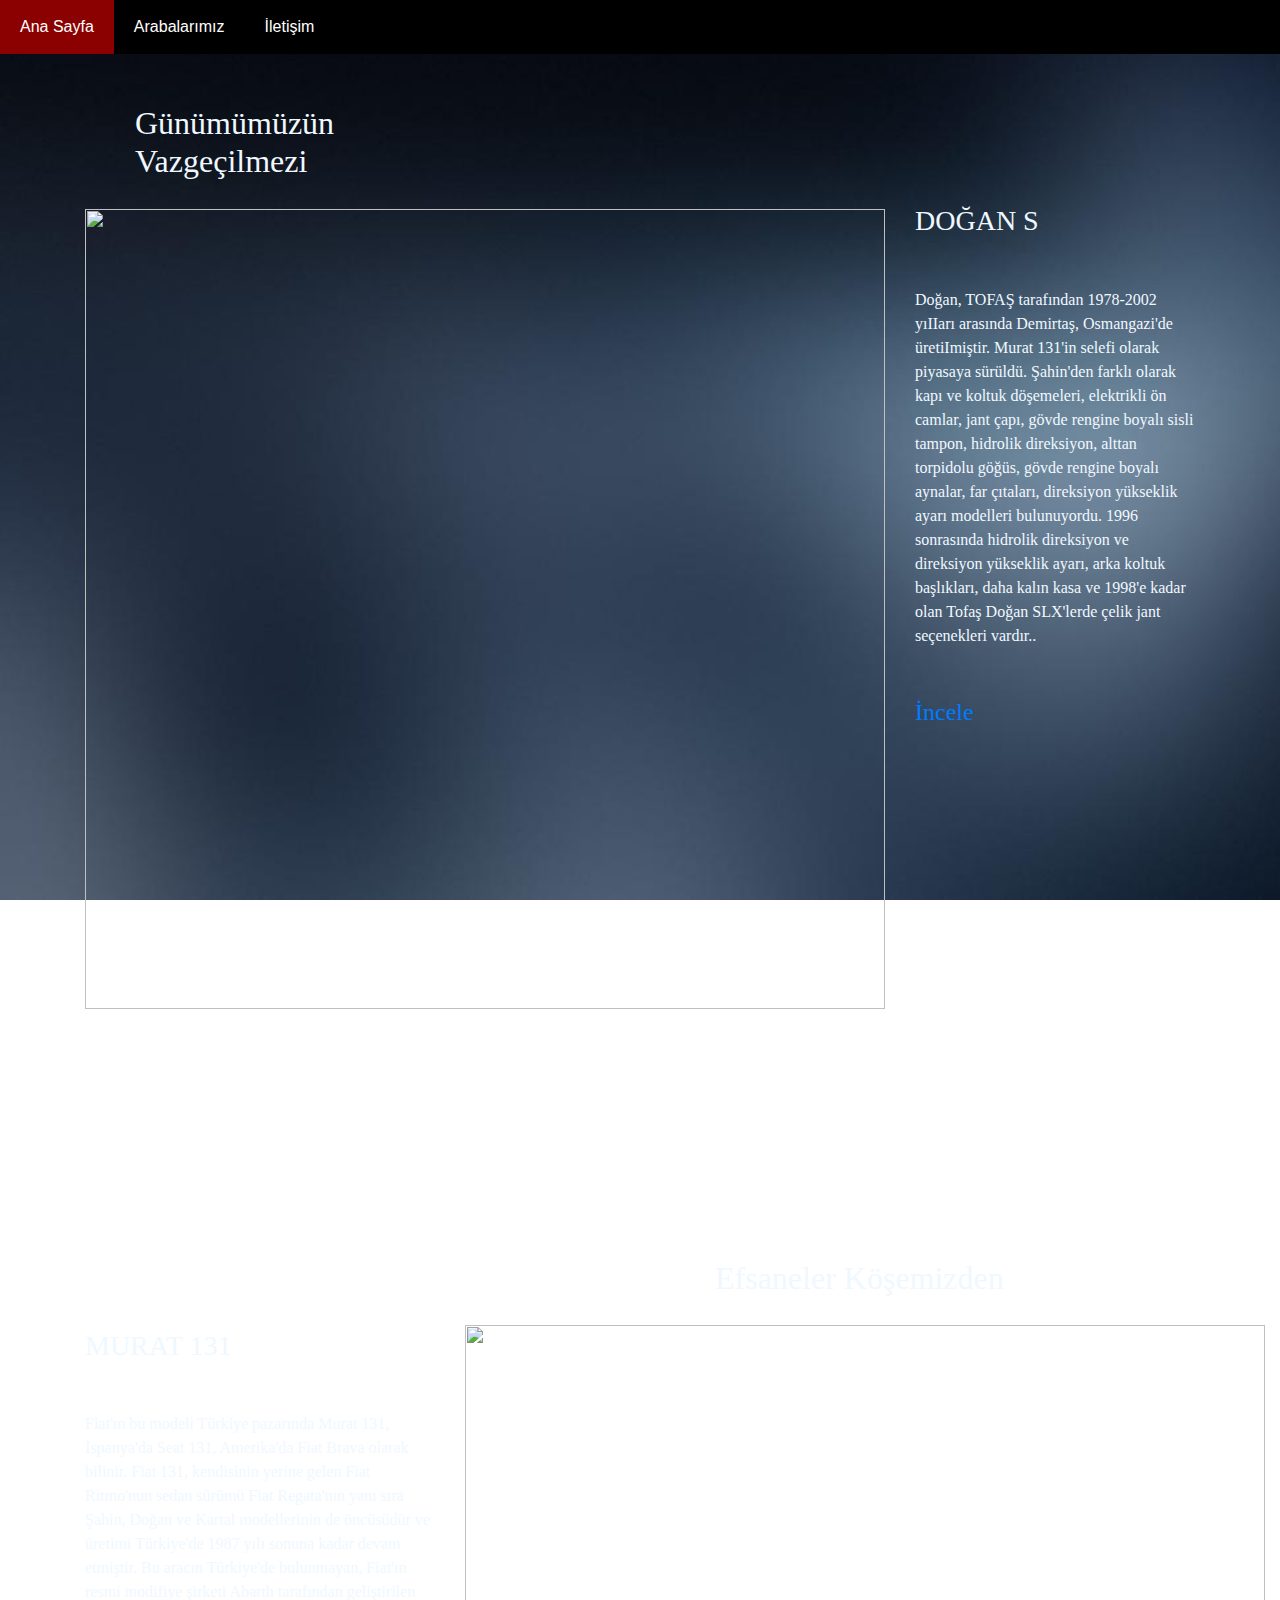
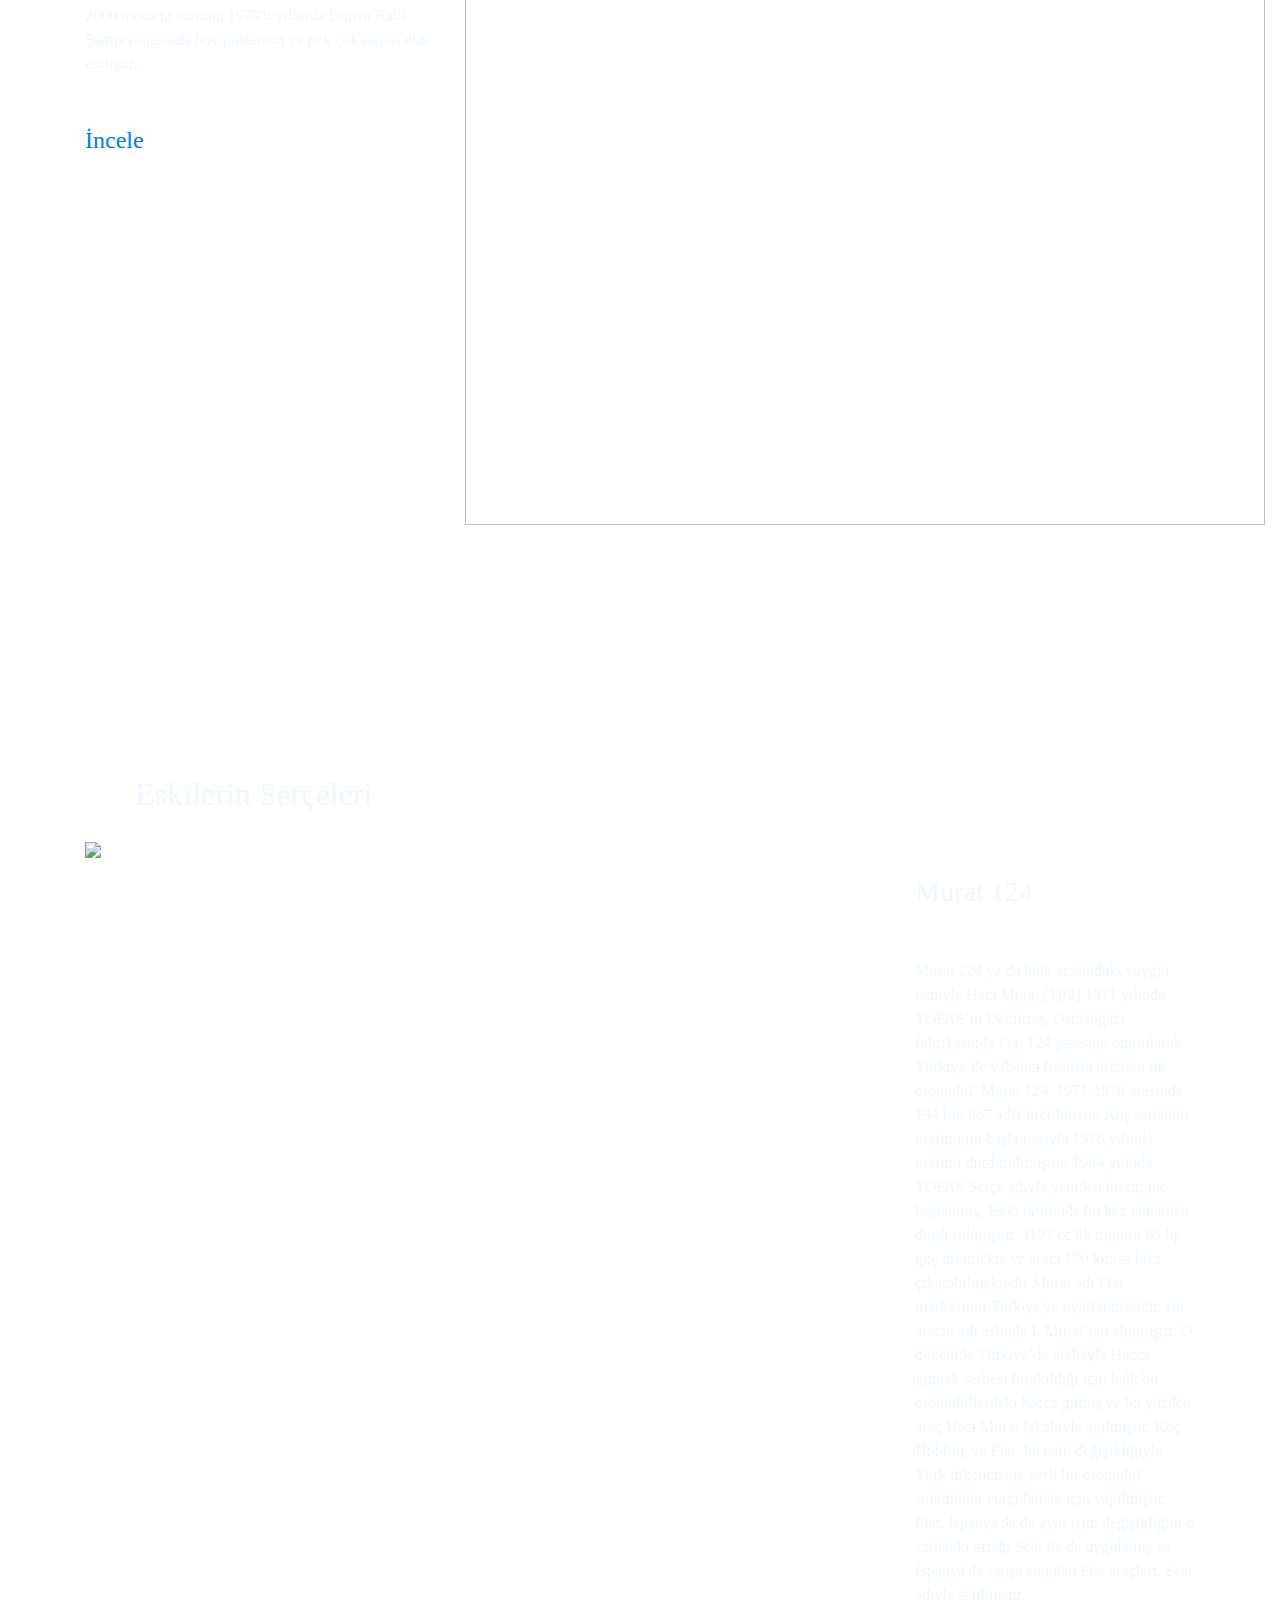
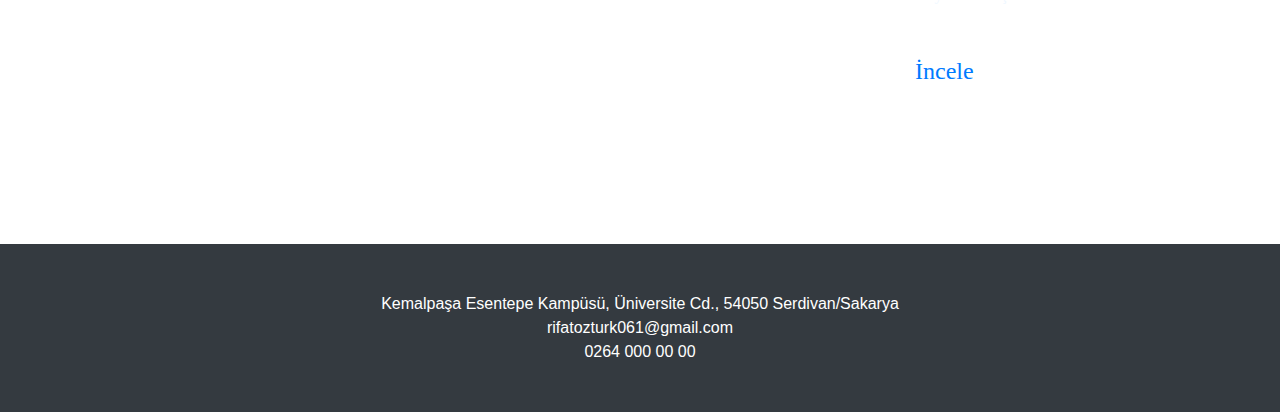
==== index.html @ 2cc7e50c "Serçe Modeli Eklendi" ====
<html>
<head>
	<style> 
	h2,h3,p{
		color: aliceblue;
	}
	
	
	
	
	
	
	
	</style>





<!--Farklı Cihazlar için Siteyi Düzenler-->
	<meta name="viewport" content="width=device-width, initial-scale=1.0">
	<title>Ana Sayfa</title>
	<link rel="stylesheet" href="sayfa.css">
	<link rel="stylesheet" href="https://maxcdn.bootstrapcdn.com/bootstrap/4.5.2/css/bootstrap.min.css">
	<script src="https://ajax.googleapis.com/ajax/libs/jquery/3.5.1/jquery.min.js"></script>
	<script src="https://cdnjs.cloudflare.com/ajax/libs/popper.js/1.16.0/umd/popper.min.js"></script>
	<script src="https://maxcdn.bootstrapcdn.com/bootstrap/4.5.2/js/bootstrap.min.js"></script>
</head>



<body>

	<div id="allList">
		<ul id="list1">
			<li><a href="Anasayfa.html">Ana Sayfa</a></li>
			<li><a href="Arabalarimiz.html"> Arabalarımız </a></li>
			<li><a href="Iletisim.html">İletişim</a></li>
		</ul>
	</div>

	<div class="container" style="margin-top: 50px;" >
		<div class="row">
			<div class="col-sm-4">
				<h2 style="font-family:'kanit', serif; margin-left: 50px;">Günümümüzün Vazgeçilmezi </h2>
				<img src="C:\Users\Administrator\Desktop\WebTechProject\images\1.png" style="margin-top:20px" width="800px">
			</div>
			<div  class="col-sm-8">
				<h3 style="margin-left: 450px; margin-top: 100px; font-family: rowdies;">DOĞAN S</h3>
				<p style="margin-left: 450px; margin-top: 50px; font-family: rowdies;">
					Doğan, TOFAŞ tarafından 1978-2002 yıӀӀarı arasında Demirtaş, Osmangazi'de üretiӀmiştir. Murat 131'in selefi olarak piyasaya sürüldü. Şahin'den farklı olarak kapı ve koltuk döşemeleri, elektrikli ön camlar, jant çapı, gövde rengine boyalı sisli tampon, hidrolik direksiyon, alttan torpidolu göğüs, gövde rengine boyalı aynalar, far çıtaları, direksiyon yükseklik ayarı modelleri bulunuyordu. 1996 sonrasında hidrolik direksiyon ve direksiyon yükseklik ayarı, arka koltuk başlıkları, daha kalın kasa ve 1998'e kadar olan Tofaş Doğan SLX'lerde çelik jant seçenekleri vardır..</p>
					<a href="Dogans.html">
						<h4 style="margin-left: 450px; margin-top: 50px; font-family: rowdies;">
							İncele
						</h4>
					</a>
			</div>
		</div>
	</div>


	<div class="container" style="margin-top: 250px;" >
		<div class="row">
			<div class="col-sm-4" style="margin-top: 70px;">
				<h3 style="font-family: rowdies;">MURAT 131</h3>
				<p style="font-family: rowdies; margin-top: 50px;" >
					Fiat'ın bu modeli Türkiye pazarında Murat 131, İspanya'da Seat 131, Amerika'da Fiat Brava olarak bilinir. Fiat 131, kendisinin yerine gelen Fiat Ritmo'nun sedan sürümü Fiat Regata'nın yanı sıra Şahin, Doğan ve Kartal modellerinin de öncüsüdür ve üretimi Türkiye'de 1987 yılı sonuna kadar devam etmiştir. Bu aracın Türkiye'de bulunmayan, Fiat'ın resmi modifiye şirketi Abarth tarafından geliştirilen 2000 motorlu sürümü 1970'li yıllarda Dünya Ralli Şampiyonasında boy göstermiş ve pek çok başarı elde etmiştir..</p>
					<a href="murat.html">
						<h4 style="font-family: rowdies; margin-top: 50px;">
							İncele
						</h4>
					</a>
			</div>
			<div  class="col-sm-8">
				<h2 style="font-family:'Times New Roman', Times, serif; margin-left: 250px;">Efsaneler Köşemizden</h2>
				<img src="C:\Users\Administrator\Desktop\WebTechProject\images\2.jpg" style="margin-top:20px" width="800px">
				
			</div>
		</div>
	</div>


	<div class="container" style="margin-top: 250px;" >
		<div class="row">
			<div class="col-sm-4">
				<h2 style="font-family:'Times New Roman', Times, serif; margin-left: 50px;">Eskilerin Serçeleri</h2>
				<img src="C:\Users\Administrator\Desktop\WebTechProject\images\3.jpg" style="margin-top:20px; max-width: 750px; max-height: 450px;" >
			</div>
			<div  class="col-sm-8">
				<h3 style="margin-left: 450px; margin-top: 100px; font-family: rowdies;">Murat 124</h3>
				<p style="margin-left: 450px; margin-top: 50px; font-family: rowdies;">
					Murat 124 ya da halk arasındaki yaygın ismiyle Hacı Murat,[1][2] 1971 yılında TOFAŞ’ın Demirtaş, Osmangazi fabrikasında Fiat 124 şasesine oturtularak Türkiye’de yabancı lisansla üretilen ilk otomobil.

Murat 124, 1971-1976 arasında 134 bin 867 adet üretilmiştir. Kuş serisinin üretiminin başlamasıyla 1976 yılında üretimi durdurulmuştur. 1984 yılında TOFAŞ Serçe adıyla yeniden üretimine başlanmış, 1995 tarihinde bu kez tamamen durdurulmuştur.

1197 cc'lik motoru 65 hp güç üretmekte ve aracı 170 km/sa hıza çıkarabilmektedir

Murat adı Fiat markasının Türkiye'ye uyarlanmasıdır. Bu aracın adı aslında I. Murat’tan alınmıştır. O dönemde Türkiye’de arabayla Hacca gitmek serbest bırakıldığı için halk bu otomobillerdeki hacca gitmiş ve bu yüzden araç Hacı Murat lakabıyla anılmıştır. Koç Holding ve Fiat, bu isim değişikliğiyle Türk tüketicisine yerli bir otomobil sunumunu vurgulamak için yapılmıştır. Fiat, İspanya'da da aynı isim değişikliğini o zamanki ortağı Seat ile de uygulamış ve İspanya'da satışa sunulan Fiat araçları, Seat adıyla satılmıştır.</p>
					<a href="serce.html">
						<h4 style="margin-left: 450px; margin-top: 50px; font-family: rowdies;">
							İncele
						</h4>
					</a>
			</div>
		</div>
	</div>


	<footer class="py-5 bg-dark" style="margin-top: 150px;">
		<div class="container">
			<p class="m-0 text-center text-white">Kemalpaşa Esentepe Kampüsü, Üniversite Cd., 54050 Serdivan/Sakarya</p>
			<p class="m-0 text-center text-white">rifatozturk061@gmail.com</p>
			<p class="m-0 text-center text-white">0264 000 00 00</p>
		</div>
	</footer>

</body>
</html>
---- sayfa.css ----
#list1 {
    list-style-type: none;
    margin: 0;
    padding: 0;
    overflow: hidden;
    background-color: black;
    width: 100%;  
    
  }

  #list1 li{
      float : left;
      text-align: center;
      color:white; 
      
  }

  #allList a:hover{
      text-decoration: none;
      color:white;
  }
  
  
  #list2{
    list-style-type: none;
    margin: 0;
    padding: 0;
    overflow: hidden;
    background-color: red;
    width: 50%;
    float: right;
  
  }
  
  #list2 li{
      float:left;
  }
  
  li a{
    display: inline-block;
    color: white;
    text-align: center;
    padding: 15px 20px;
    text-decoration: none;
  }
  
  li a:hover{	
      background-color:  darkred;	
  }
  
  #alllist{
      display: flex;
  } 

  table{
	font-family: arial;
	border-collapse: collapse;
	width: 50%;
	margin-left: auto;
	margin-right: auto;
	margin-top: 100px;	
}

td,th{
	border: 1px solid #dddddd;
	text-align:left;
	padding: 10px;
}
tr:nth-child(even) {
  background-color: yellow;
} 



.mobilya {
	margin: 50px 20px 50px 50px;
	
}

#M1,#M2{
	max-height: 100%;
	max-width: 100%;
	color: white;


}

#list1{
	width: 100%;
}

#header{
	margin: 75px;
}

body {
  background-image:url("images/bg.jpg");
  background-repeat: no-repeat;
  background-attachment: fixed;
  background-size: cover;
}
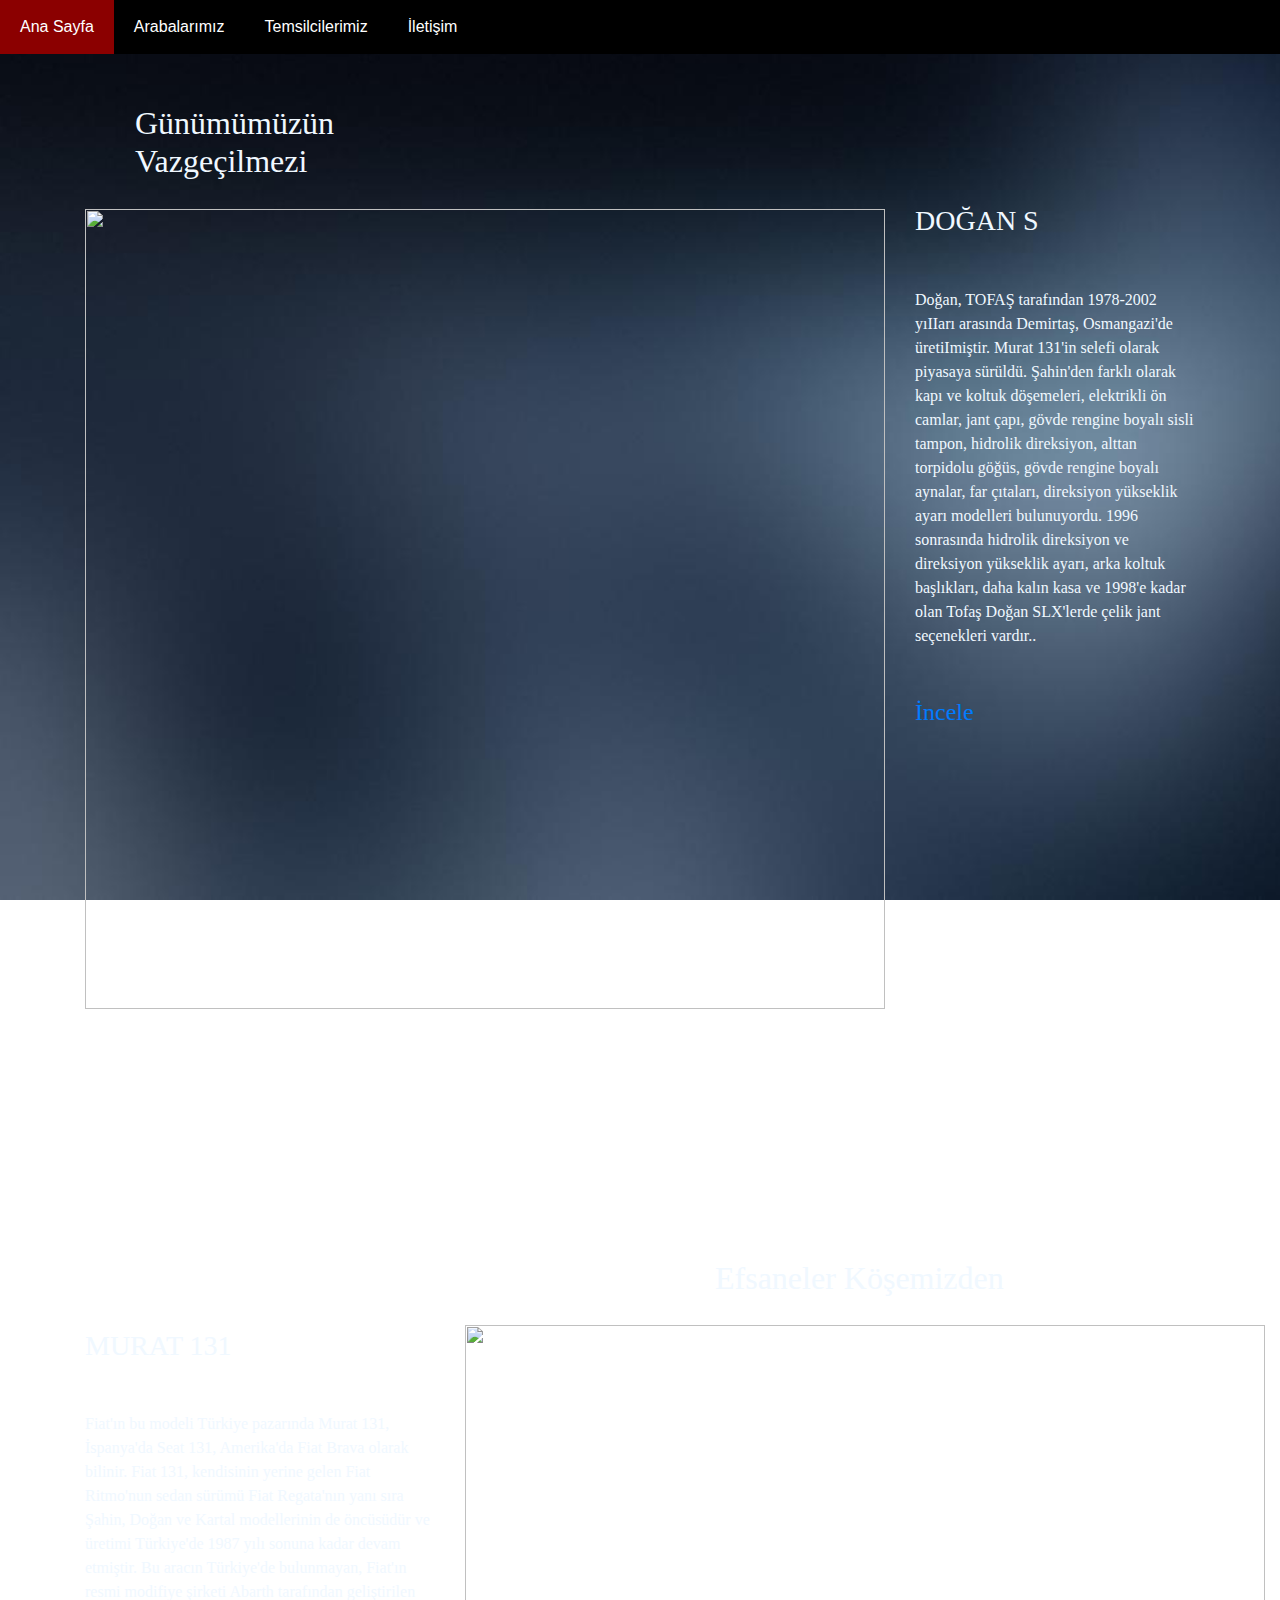
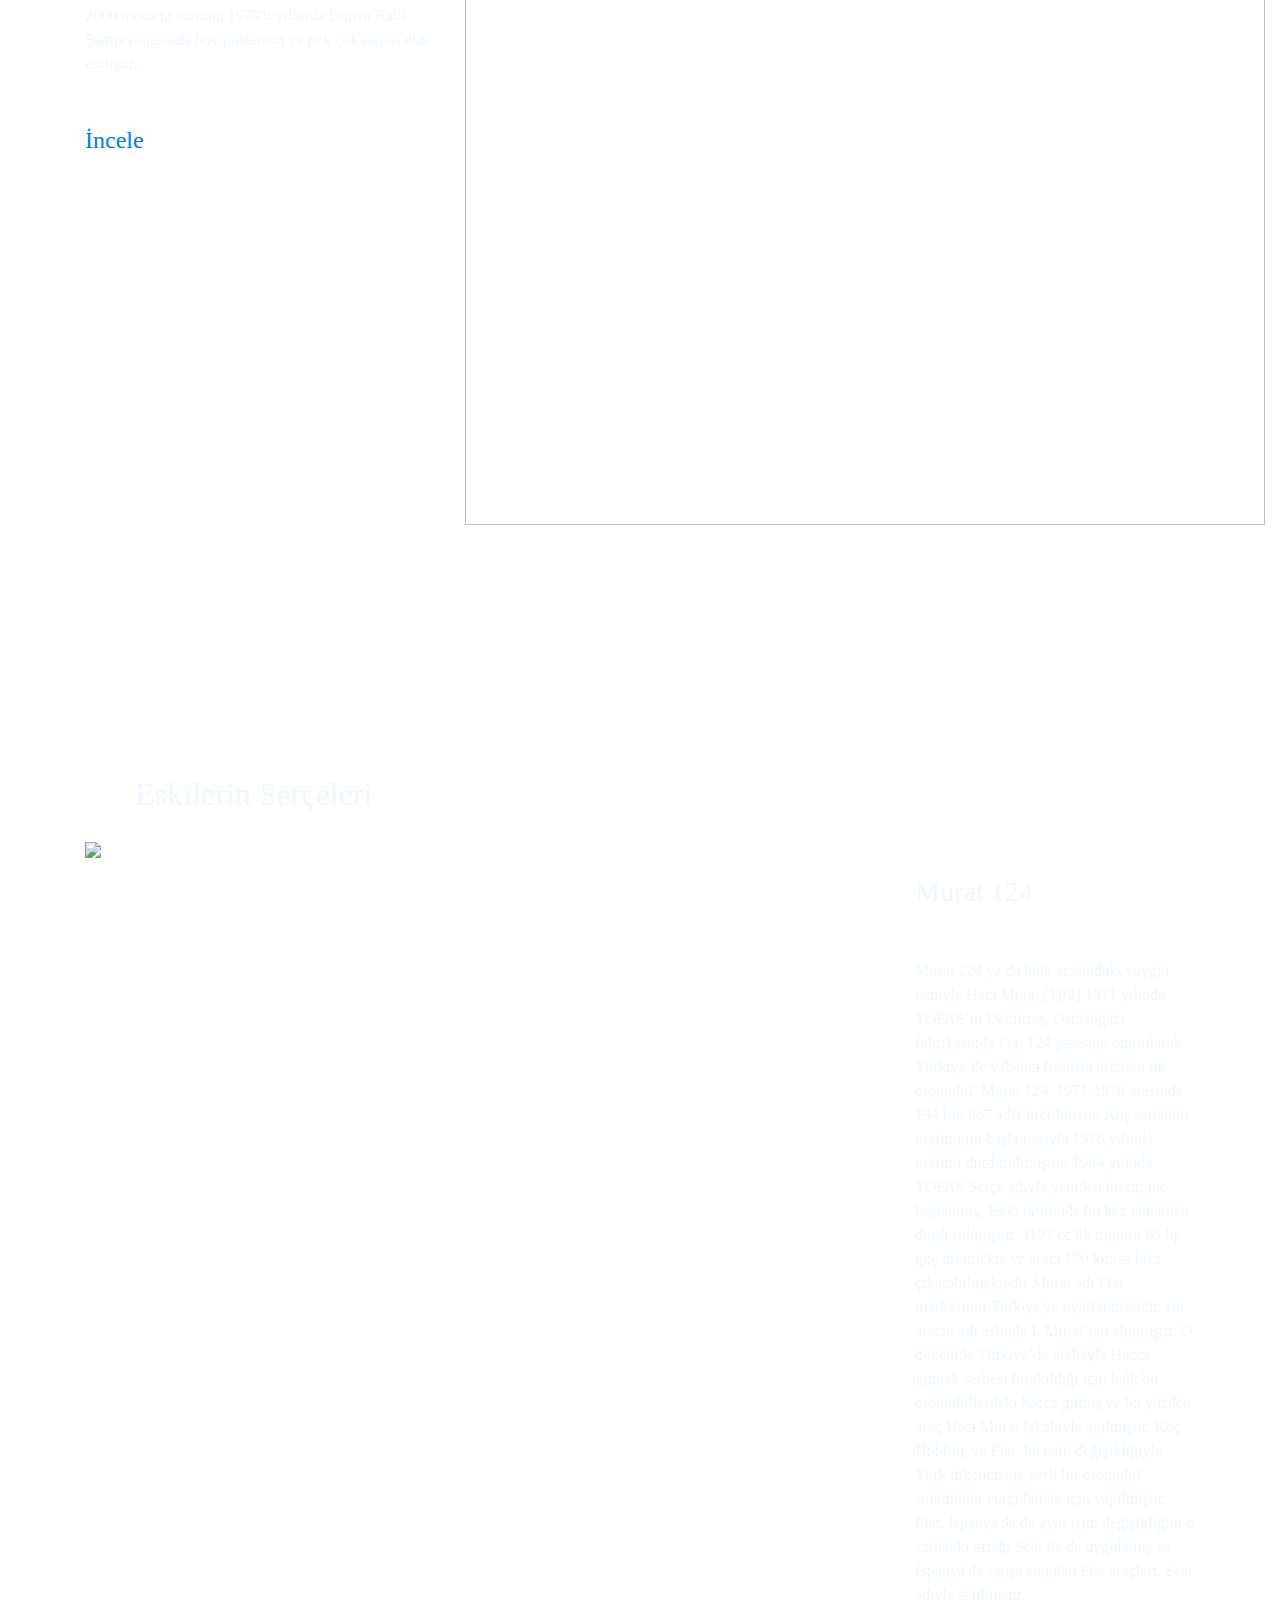
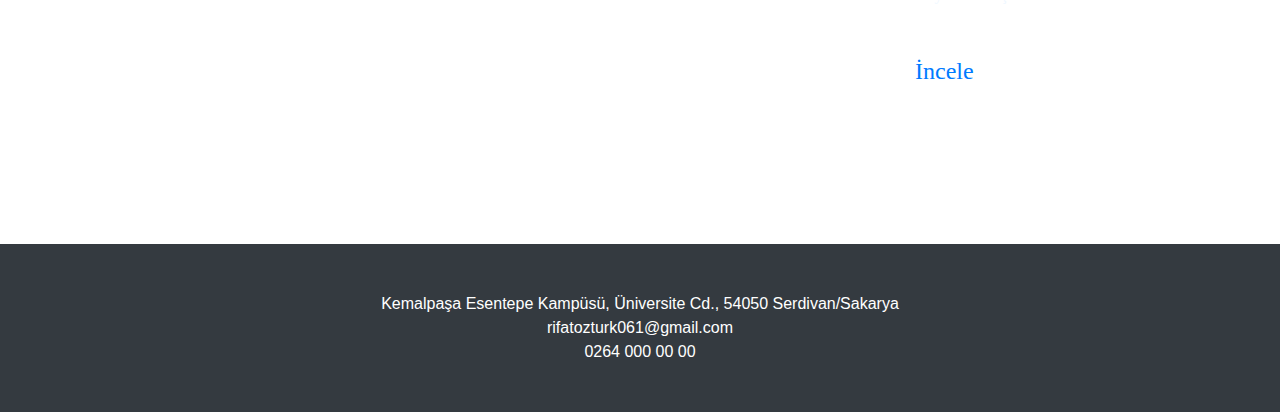
==== commit 64b4d6c1: "Murat 131 ve Temsilciler bölümü eklendi" ====
--- a/index.html
+++ b/index.html
@@ -4,9 +4,6 @@
 	h2,h3,p{
 		color: aliceblue;
 	}
-	
-	
-	
 	
 	
 	
@@ -33,9 +30,11 @@
 
 	<div id="allList">
 		<ul id="list1">
-			<li><a href="Anasayfa.html">Ana Sayfa</a></li>
+			<li><a href="index.html">Ana Sayfa</a></li>
 			<li><a href="Arabalarimiz.html"> Arabalarımız </a></li>
+			<li><a href="Temsilcilerimiz.html"> Temsilcilerimiz</a></li>
 			<li><a href="Iletisim.html">İletişim</a></li>
+			
 		</ul>
 	</div>
 
--- a/sayfa.css
+++ b/sayfa.css
@@ -73,7 +73,7 @@
 
 
 
-.mobilya {
+.tofas {
 	margin: 50px 20px 50px 50px;
 	
 }
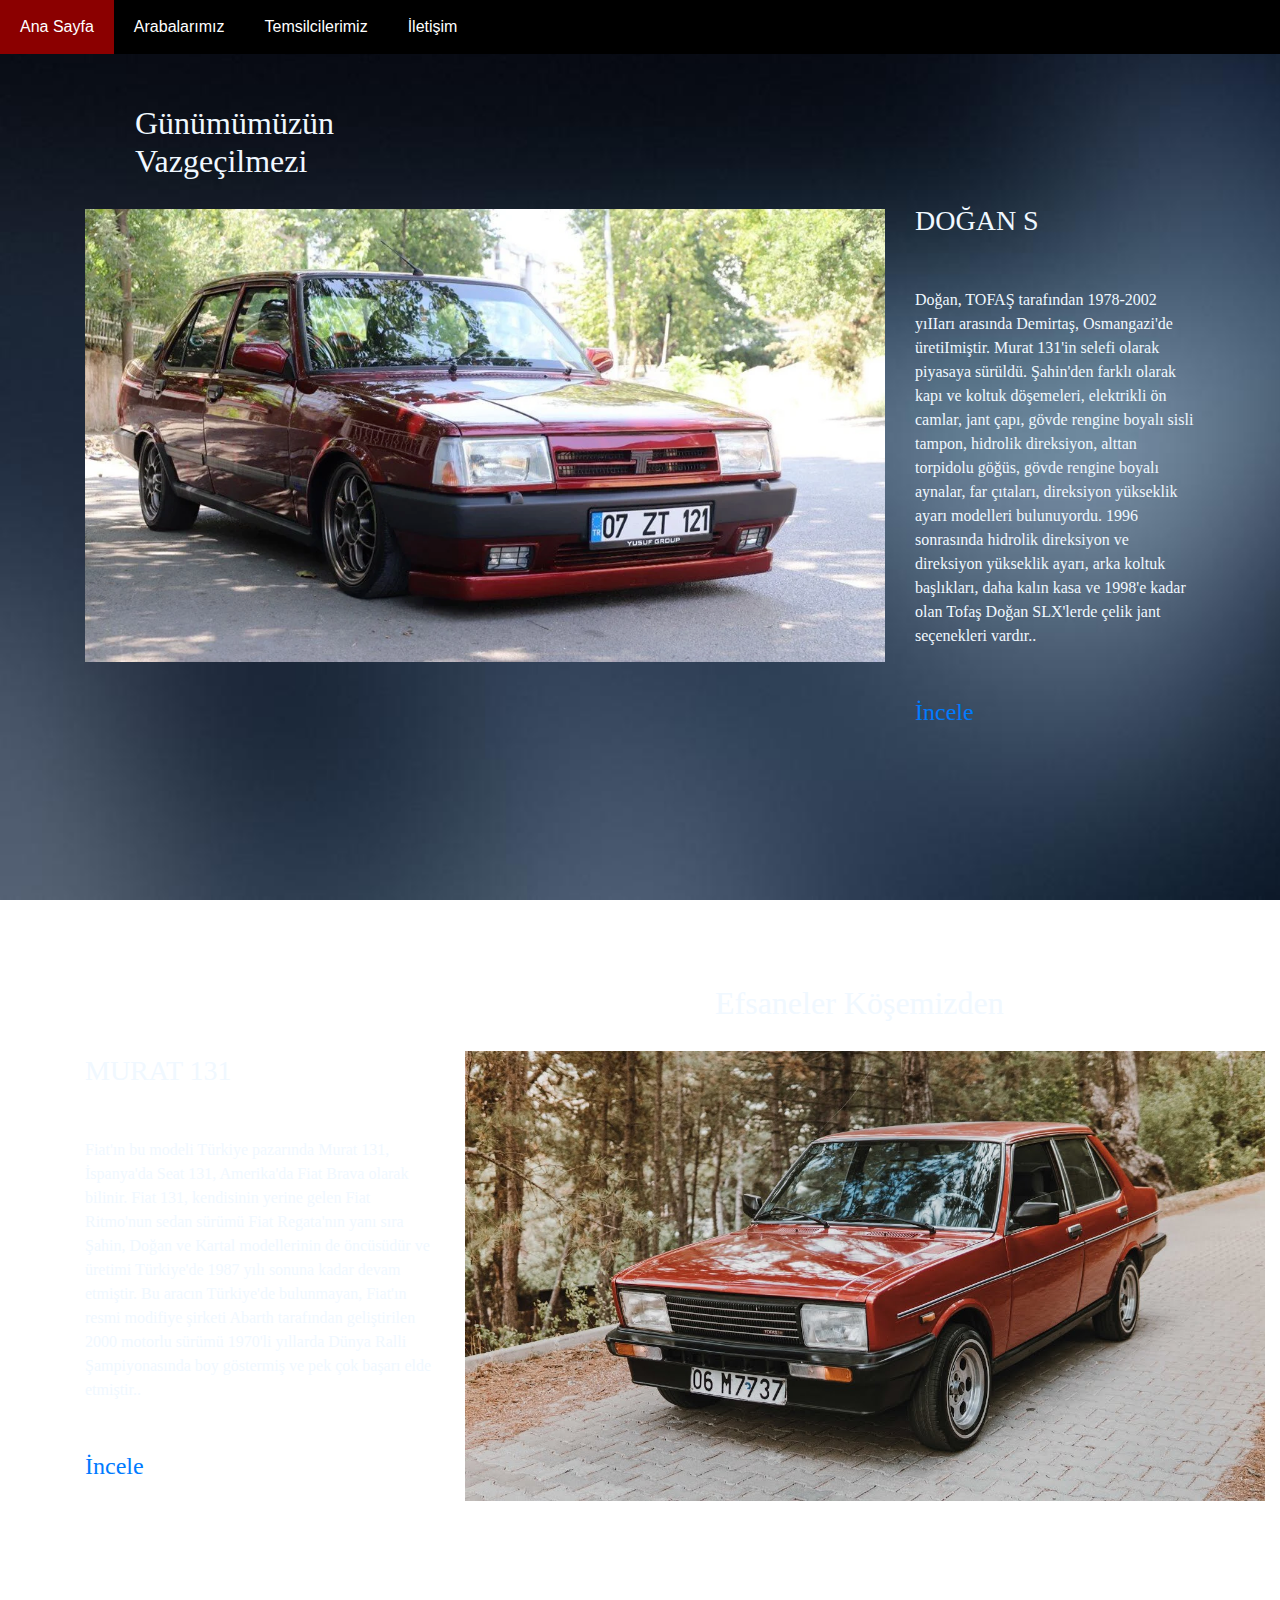
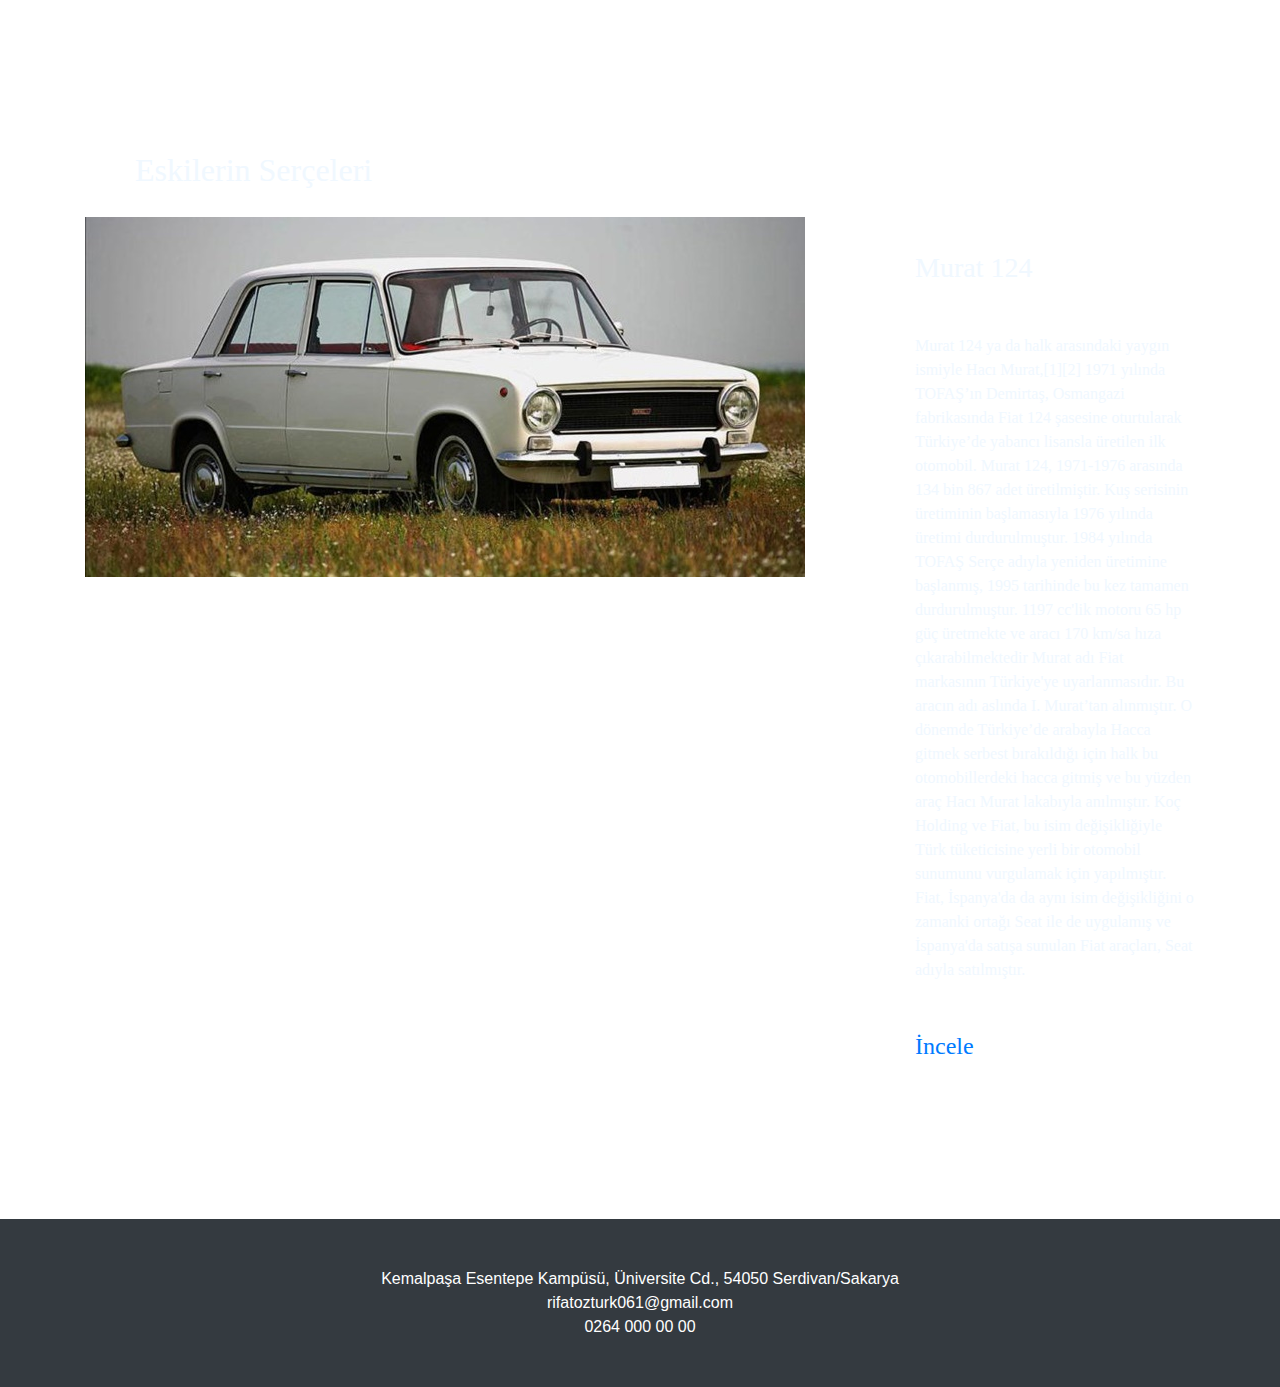
==== commit 54d8ac44: "resimler düzenlendi" ====
--- a/index.html
+++ b/index.html
@@ -42,7 +42,7 @@
 		<div class="row">
 			<div class="col-sm-4">
 				<h2 style="font-family:'kanit', serif; margin-left: 50px;">Günümümüzün Vazgeçilmezi </h2>
-				<img src="C:\Users\Administrator\Desktop\WebTechProject\images\1.png" style="margin-top:20px" width="800px">
+				<img src="images\1.png" style="margin-top:20px" width="800px">
 			</div>
 			<div  class="col-sm-8">
 				<h3 style="margin-left: 450px; margin-top: 100px; font-family: rowdies;">DOĞAN S</h3>
@@ -72,7 +72,7 @@
 			</div>
 			<div  class="col-sm-8">
 				<h2 style="font-family:'Times New Roman', Times, serif; margin-left: 250px;">Efsaneler Köşemizden</h2>
-				<img src="C:\Users\Administrator\Desktop\WebTechProject\images\2.jpg" style="margin-top:20px" width="800px">
+				<img src="images\2.jpg" style="margin-top:20px" width="800px">
 				
 			</div>
 		</div>
@@ -83,7 +83,7 @@
 		<div class="row">
 			<div class="col-sm-4">
 				<h2 style="font-family:'Times New Roman', Times, serif; margin-left: 50px;">Eskilerin Serçeleri</h2>
-				<img src="C:\Users\Administrator\Desktop\WebTechProject\images\3.jpg" style="margin-top:20px; max-width: 750px; max-height: 450px;" >
+				<img src="images\3.jpg" style="margin-top:20px; max-width: 750px; max-height: 450px;" >
 			</div>
 			<div  class="col-sm-8">
 				<h3 style="margin-left: 450px; margin-top: 100px; font-family: rowdies;">Murat 124</h3>
